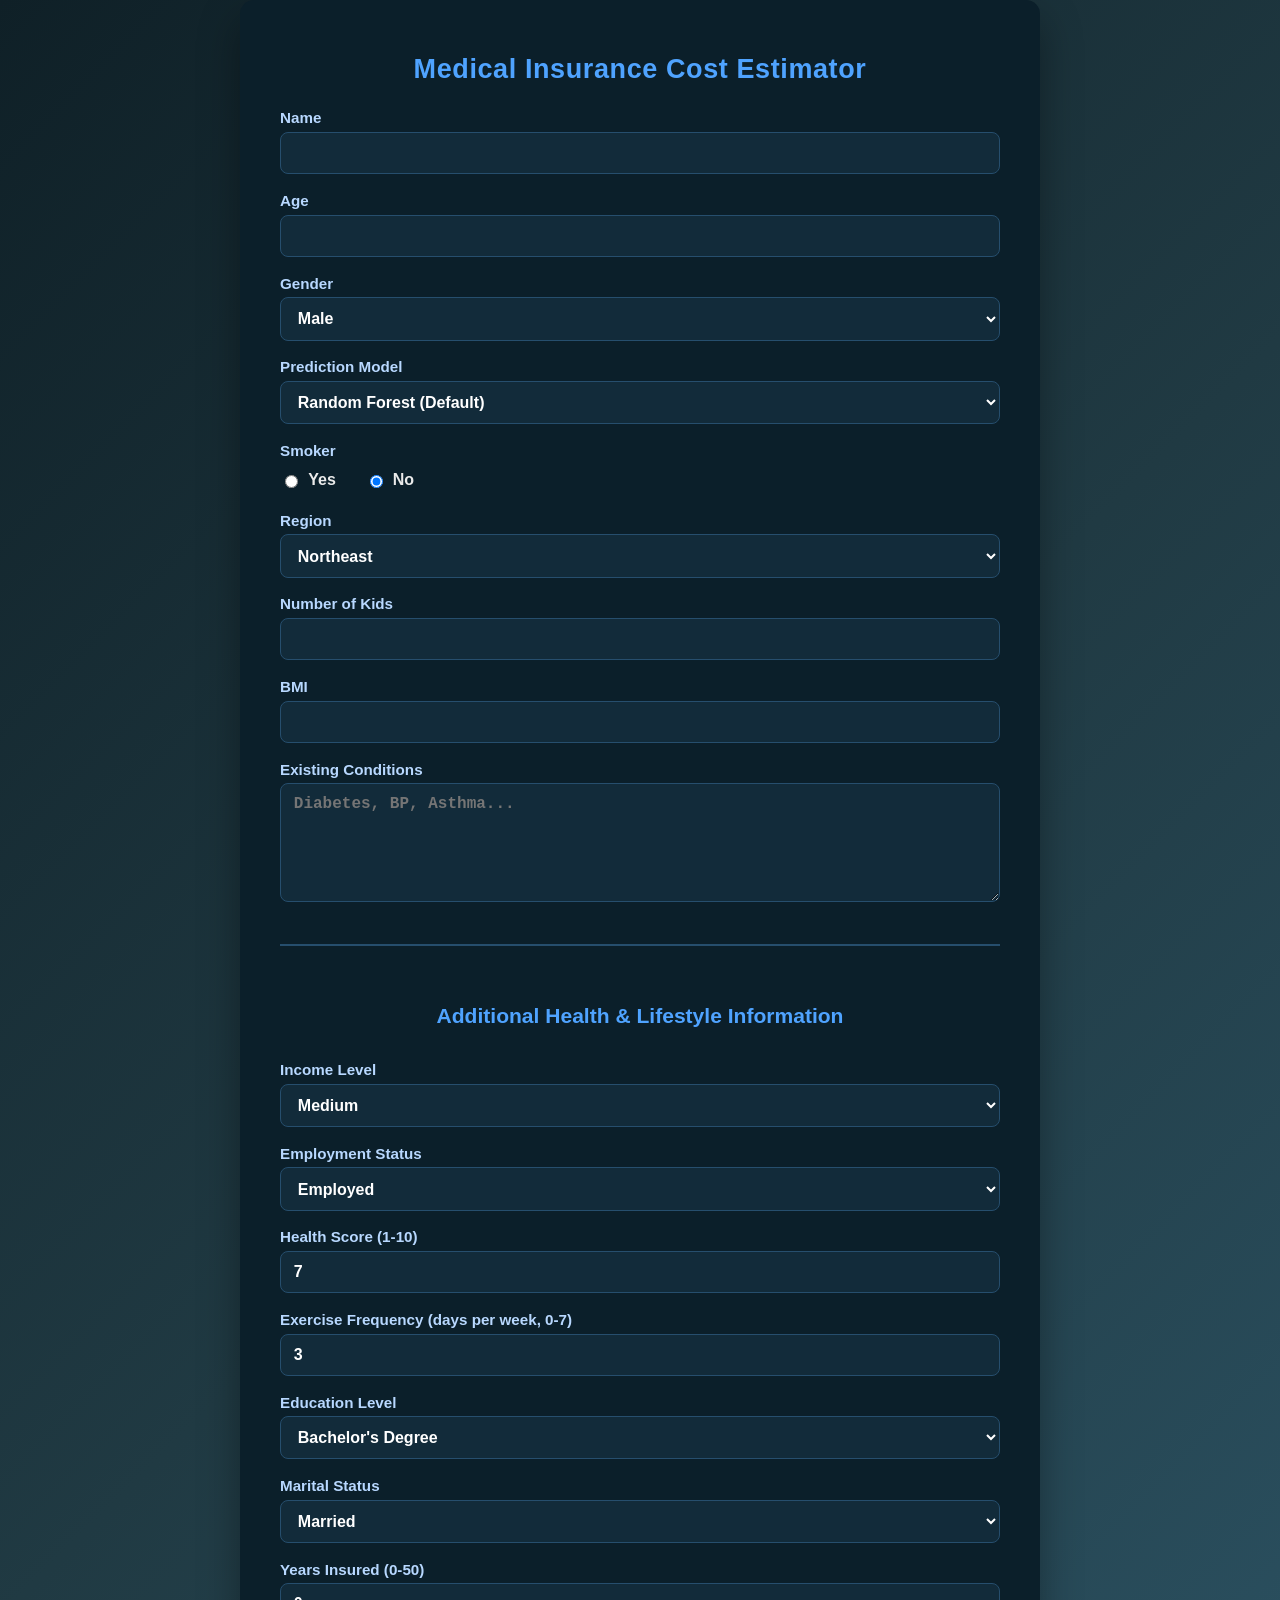
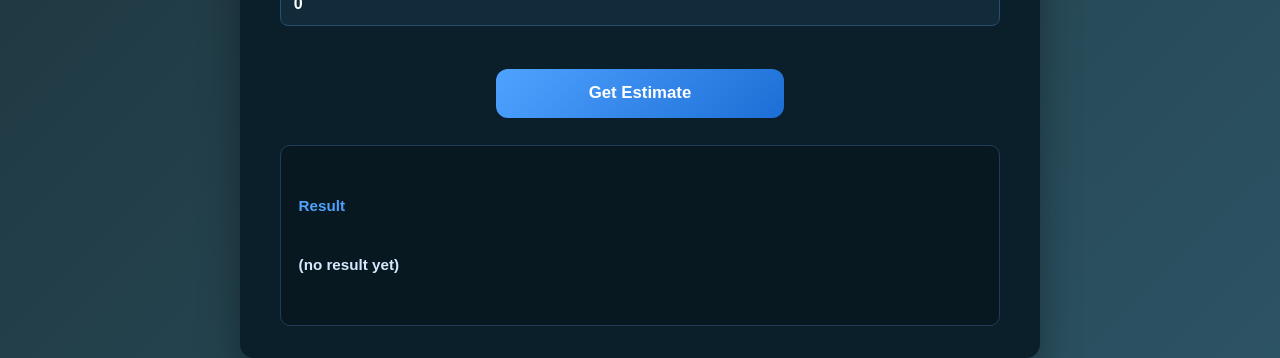
==== src/main/resources/templates/index.html @ 5465cf7c "added some additional feature" ====
<!doctype html>
<html lang="en">
<head>
<meta charset="utf-8" />
<meta name="viewport" content="width=device-width, initial-scale=1" />
<title>Medical Insurance Cost Estimator</title>

<style>
  body {
    margin: 0;
    min-height: 100vh;
    background: linear-gradient(135deg, #0f2027, #203a43, #2c5364);
    font-family: "Segoe UI", Arial, sans-serif;
    font-size: 18px;              /* +2 font size */
    font-weight: 600;             /* semi-bold */
    display: flex;
    justify-content: center;
    align-items: center;
    color: #eaeaea;
  }

  .card {
    width: 720px;
    background: #0b1f2a;
    border-radius: 14px;
    padding: 2rem 2.5rem;
    box-shadow: 0 20px 40px rgba(0,0,0,0.35);
  }

  .card h2 {
    text-align: center;
    margin-bottom: 1.5rem;
    color: #4fa3ff;
    letter-spacing: 0.6px;
  }

  .form-grid {
    display: grid;
    grid-template-columns: 1fr;
    gap: 1.1rem;
  }

  .field {
    display: flex;
    flex-direction: column;
  }

  .field label {
    font-size: 0.95rem;
    margin-bottom: 0.35rem;
    color: #b8d8ff;
  }

  .field input,
  .field select,
  .field textarea {
    background: #122b3a;
    border: 1px solid #264e6d;
    border-radius: 8px;
    padding: 0.7rem 0.8rem;
    color: #ffffff;
    font-size: 1rem;
    font-weight: 600;
    outline: none;
  }

  .field input:focus,
  .field select:focus,
  .field textarea:focus {
    border-color: #4fa3ff;
    box-shadow: 0 0 0 2px rgba(79,163,255,0.25);
  }

  textarea {
    resize: vertical;
    min-height: 95px;
  }

  .radio-row {
    display: flex;
    gap: 1.8rem;
    margin-top: 0.4rem;
  }

  .radio-row label {
    font-size: 1rem;
    color: #eaeaea;
    display: flex;
    align-items: center;
    gap: 0.45rem;
    cursor: pointer;
  }

  /* Center aligned button */
  .action-row {
    display: flex;
    justify-content: center;
    margin-top: 1.6rem;
  }

  .action-row button {
    width: 40%;
    background: linear-gradient(135deg, #4fa3ff, #1c6ed5);
    border: none;
    border-radius: 12px;
    padding: 0.9rem;
    font-size: 1.05rem;
    font-weight: 700;
    color: #fff;
    cursor: pointer;
    transition: transform 0.2s ease, box-shadow 0.2s ease;
  }

  .action-row button:hover {
    transform: translateY(-2px);
    box-shadow: 0 10px 24px rgba(79,163,255,0.45);
  }

  .result-box {
    margin-top: 1.7rem;
    background: #081821;
    border: 1px solid #1f3f57;
    border-radius: 10px;
    padding: 1.1rem;
    font-size: 0.95rem;
    white-space: pre-wrap;
    color: #d6eaff;
  }

  .result-title {
    color: #4fa3ff;
    margin-bottom: 0.5rem;
    font-weight: 700;
  }
</style>
</head>

<body>

<div class="card">
  <h2>Medical Insurance Cost Estimator</h2>

  <form id="insuranceForm" class="form-grid">

    <div class="field">
      <label>Name</label>
      <input type="text" id="name">
    </div>

    <div class="field">
      <label>Age</label>
      <input type="number" id="age">
    </div>

    <div class="field">
      <label>Gender</label>
      <select id="gender">
        <option value="male">Male</option>
        <option value="female">Female</option>
        <option value="other">Other</option>
      </select>
    </div>

    <div class="field">
      <label>Prediction Model</label>
      <select id="model">
        <option value="random_forest">Random Forest (Default)</option>
        <option value="decision_tree">Decision Tree</option>
        <option value="linear_regression">Linear Regression</option>
      </select>
    </div>

    <div class="field">
      <label>Smoker</label>
      <div class="radio-row">
        <label>
          <input type="radio" name="smoker" value="yes">
          Yes
        </label>
        <label>
          <input type="radio" name="smoker" value="no" checked>
          No
        </label>
      </div>
    </div>

    <div class="field">
      <label>Region</label>
      <select id="location">
        <option value="northeast">Northeast</option>
        <option value="southeast">Southeast</option>
        <option value="southwest">Southwest</option>
        <option value="northwest">Northwest</option>
      </select>
    </div>

    <div class="field">
      <label>Number of Kids</label>
      <input type="number" id="kids">
    </div>

    <div class="field">
      <label>BMI</label>
      <input type="number" step="0.1" id="bmi">
    </div>

    <div class="field">
      <label>Existing Conditions</label>
      <textarea id="existingCondition" placeholder="Diabetes, BP, Asthma..."></textarea>
    </div>

    <!-- New Fields Section -->
    <hr style="border: 1px solid #264e6d; margin: 1.5rem 0;">
    <h3 style="color: #4fa3ff; margin: 1rem 0; text-align: center;">Additional Health & Lifestyle Information</h3>

    <div class="field">
      <label>Income Level</label>
      <select id="income">
        <option value="low">Low</option>
        <option value="medium" selected>Medium</option>
        <option value="high">High</option>
        <option value="very_high">Very High</option>
      </select>
    </div>

    <div class="field">
      <label>Employment Status</label>
      <select id="employment">
        <option value="employed" selected>Employed</option>
        <option value="self_employed">Self-Employed</option>
        <option value="unemployed">Unemployed</option>
        <option value="retired">Retired</option>
      </select>
    </div>

    <div class="field">
      <label>Health Score (1-10)</label>
      <input type="number" id="healthScore" min="1" max="10" value="7">
    </div>

    <div class="field">
      <label>Exercise Frequency (days per week, 0-7)</label>
      <input type="number" id="exerciseFrequency" min="0" max="7" value="3">
    </div>

    <div class="field">
      <label>Education Level</label>
      <select id="education">
        <option value="high_school">High School</option>
        <option value="bachelor" selected>Bachelor's Degree</option>
        <option value="master">Master's Degree</option>
        <option value="phd">PhD</option>
      </select>
    </div>

    <div class="field">
      <label>Marital Status</label>
      <select id="maritalStatus">
        <option value="single">Single</option>
        <option value="married" selected>Married</option>
        <option value="divorced">Divorced</option>
        <option value="widowed">Widowed</option>
      </select>
    </div>

    <div class="field">
      <label>Years Insured (0-50)</label>
      <input type="number" id="yearsInsured" min="0" max="50" value="0">
    </div>

    <div class="action-row">
      <button type="button" id="send">Get Estimate</button>
    </div>

  </form>

  <div class="result-box">
    <div class="result-title">Result</div>
    <div id="result">(no result yet)</div>
  </div>
</div>

<script>
  document.getElementById('send').addEventListener('click', async () => {
    const payload = {
      name: document.getElementById('name').value,
      age: parseInt(document.getElementById('age').value || '0'),
      gender: document.getElementById('gender').value,
      smoker: document.querySelector('input[name="smoker"]:checked').value === 'yes',
      location: document.getElementById('location').value,
      kids: parseInt(document.getElementById('kids').value || '0'),
      bmi: parseFloat(document.getElementById('bmi').value || '0'),
      existingCondition: document.getElementById('existingCondition').value,
      model: document.getElementById('model').value,
      // New fields
      income: document.getElementById('income').value,
      employment: document.getElementById('employment').value,
      healthScore: parseInt(document.getElementById('healthScore').value || '7'),
      exerciseFrequency: parseInt(document.getElementById('exerciseFrequency').value || '3'),
      education: document.getElementById('education').value,
      maritalStatus: document.getElementById('maritalStatus').value,
      yearsInsured: parseInt(document.getElementById('yearsInsured').value || '0')
    };

    if (!payload.name || payload.age <= 0 || payload.bmi <= 0) {
      document.getElementById('result').textContent =
        'Error: Please provide Name, valid Age, and BMI.';
      return;
    }

    document.getElementById('result').textContent = 'Calculating...';

    try {
      const resp = await fetch('/api/predict', {
        method: 'POST',
        headers: { 'Content-Type': 'application/json' },
        body: JSON.stringify(payload)
      });

      const data = await resp.json();
      document.getElementById('result').textContent =
        data.result || JSON.stringify(data, null, 2);

    } catch (err) {
      document.getElementById('result').textContent =
        'Error: ' + err.message;
    }
  });
</script>

</body>
</html>
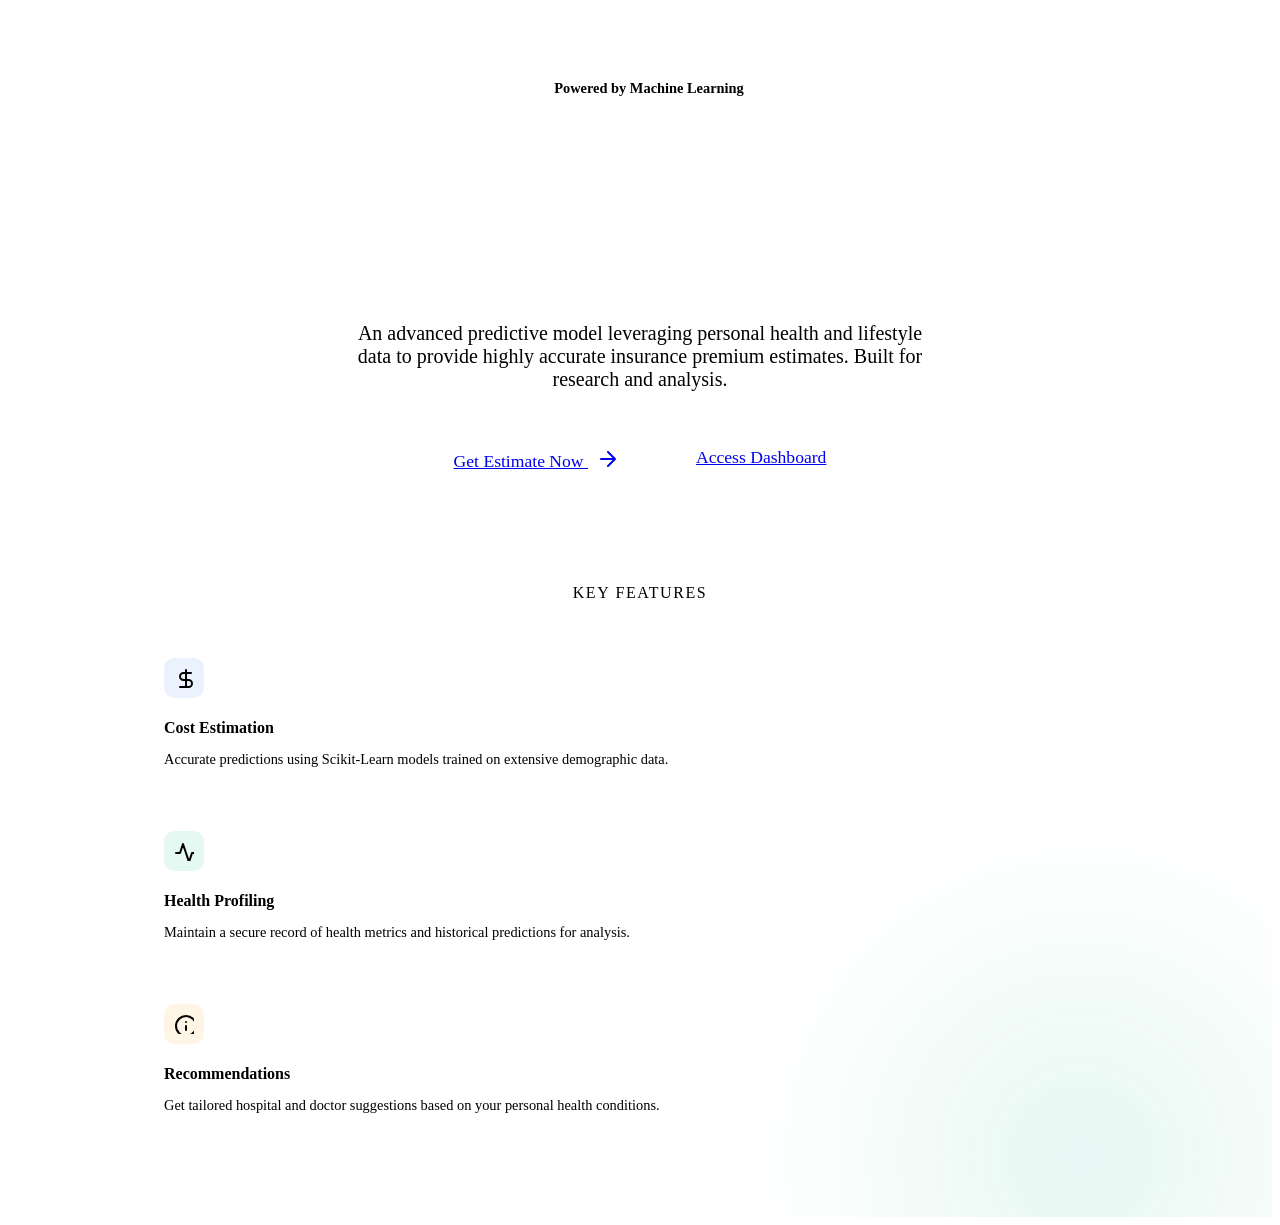
==== commit 244bfe83: "feat: implement core frontend UI components, navigation logic, and prediction controller flow" ====
--- a/src/main/resources/templates/index.html
+++ b/src/main/resources/templates/index.html
@@ -1,332 +1,83 @@
-<!doctype html>
-<html lang="en">
-<head>
-<meta charset="utf-8" />
-<meta name="viewport" content="width=device-width, initial-scale=1" />
-<title>Medical Insurance Cost Estimator</title>
-
-<style>
-  body {
-    margin: 0;
-    min-height: 100vh;
-    background: linear-gradient(135deg, #0f2027, #203a43, #2c5364);
-    font-family: "Segoe UI", Arial, sans-serif;
-    font-size: 18px;              /* +2 font size */
-    font-weight: 600;             /* semi-bold */
-    display: flex;
-    justify-content: center;
-    align-items: center;
-    color: #eaeaea;
-  }
-
-  .card {
-    width: 720px;
-    background: #0b1f2a;
-    border-radius: 14px;
-    padding: 2rem 2.5rem;
-    box-shadow: 0 20px 40px rgba(0,0,0,0.35);
-  }
-
-  .card h2 {
-    text-align: center;
-    margin-bottom: 1.5rem;
-    color: #4fa3ff;
-    letter-spacing: 0.6px;
-  }
-
-  .form-grid {
-    display: grid;
-    grid-template-columns: 1fr;
-    gap: 1.1rem;
-  }
-
-  .field {
-    display: flex;
-    flex-direction: column;
-  }
-
-  .field label {
-    font-size: 0.95rem;
-    margin-bottom: 0.35rem;
-    color: #b8d8ff;
-  }
-
-  .field input,
-  .field select,
-  .field textarea {
-    background: #122b3a;
-    border: 1px solid #264e6d;
-    border-radius: 8px;
-    padding: 0.7rem 0.8rem;
-    color: #ffffff;
-    font-size: 1rem;
-    font-weight: 600;
-    outline: none;
-  }
-
-  .field input:focus,
-  .field select:focus,
-  .field textarea:focus {
-    border-color: #4fa3ff;
-    box-shadow: 0 0 0 2px rgba(79,163,255,0.25);
-  }
-
-  textarea {
-    resize: vertical;
-    min-height: 95px;
-  }
-
-  .radio-row {
-    display: flex;
-    gap: 1.8rem;
-    margin-top: 0.4rem;
-  }
-
-  .radio-row label {
-    font-size: 1rem;
-    color: #eaeaea;
-    display: flex;
-    align-items: center;
-    gap: 0.45rem;
-    cursor: pointer;
-  }
-
-  /* Center aligned button */
-  .action-row {
-    display: flex;
-    justify-content: center;
-    margin-top: 1.6rem;
-  }
-
-  .action-row button {
-    width: 40%;
-    background: linear-gradient(135deg, #4fa3ff, #1c6ed5);
-    border: none;
-    border-radius: 12px;
-    padding: 0.9rem;
-    font-size: 1.05rem;
-    font-weight: 700;
-    color: #fff;
-    cursor: pointer;
-    transition: transform 0.2s ease, box-shadow 0.2s ease;
-  }
-
-  .action-row button:hover {
-    transform: translateY(-2px);
-    box-shadow: 0 10px 24px rgba(79,163,255,0.45);
-  }
-
-  .result-box {
-    margin-top: 1.7rem;
-    background: #081821;
-    border: 1px solid #1f3f57;
-    border-radius: 10px;
-    padding: 1.1rem;
-    font-size: 0.95rem;
-    white-space: pre-wrap;
-    color: #d6eaff;
-  }
-
-  .result-title {
-    color: #4fa3ff;
-    margin-bottom: 0.5rem;
-    font-weight: 700;
-  }
-</style>
-</head>
-
+<!DOCTYPE html>
+<html xmlns:th="http://www.thymeleaf.org">
+<head th:replace="~{fragments/head :: head('Medical Insurance Cost Estimator')}"></head>
 <body>
 
-<div class="card">
-  <h2>Medical Insurance Cost Estimator</h2>
+    <div th:replace="~{fragments/navbar :: navbar}"></div>
 
-  <form id="insuranceForm" class="form-grid">
+    <div style="flex: 1; display: flex; flex-direction: column; align-items: center; justify-content: center; position: relative; overflow: hidden; padding: 4rem 1.5rem;">
+        
+        <!-- Subtle Animated Background Elements -->
+        <div style="position: absolute; width: 100%; height: 100%; z-index: -1; overflow: hidden; top: 0; left: 0;">
+            <div style="position: absolute; top: -20%; left: -10%; width: 50%; height: 50%; background: radial-gradient(circle, var(--primary-glow) 0%, transparent 70%); filter: blur(60px); opacity: 0.6; animation: float 15s infinite alternate;"></div>
+            <div style="position: absolute; bottom: -20%; right: -10%; width: 50%; height: 50%; background: radial-gradient(circle, rgba(16, 185, 129, 0.2) 0%, transparent 70%); filter: blur(60px); opacity: 0.6; animation: float 20s infinite alternate-reverse;"></div>
+        </div>
 
-    <div class="field">
-      <label>Name</label>
-      <input type="text" id="name">
+        <div class="animate-fade-in" style="max-width: 800px; text-align: center; z-index: 1;">
+            <div style="display: inline-flex; align-items: center; gap: 0.5rem; background: var(--bg-input); padding: 0.5rem 1rem; border-radius: 99px; margin-bottom: 2rem; border: 1px solid var(--border-color); color: var(--primary-color); font-weight: 600; font-size: 0.9rem;">
+                <span style="position: relative; display: flex; width: 10px; height: 10px;">
+                    <span style="animation: ping 1.5s cubic-bezier(0, 0, 0.2, 1) infinite; position: absolute; display: inline-flex; height: 100%; width: 100%; border-radius: 50%; background-color: var(--primary-color); opacity: 0.75;"></span>
+                    <span style="position: relative; display: inline-flex; border-radius: 50%; height: 10px; width: 10px; background-color: var(--primary-color);"></span>
+                </span>
+                Powered by Machine Learning
+            </div>
+            
+            <h1 style="font-size: 3.5rem; letter-spacing: -0.025em; margin-bottom: 1.5rem; line-height: 1.1; background: linear-gradient(to right, var(--text-primary), var(--text-secondary)); -webkit-background-clip: text; -webkit-text-fill-color: transparent;">
+                Predict Medical Insurance Costs with Precision
+            </h1>
+            
+            <p style="font-size: 1.25rem; color: var(--text-secondary); margin-bottom: 2.5rem; max-width: 600px; margin-left: auto; margin-right: auto;">
+                An advanced predictive model leveraging personal health and lifestyle data to provide highly accurate insurance premium estimates. Built for research and analysis.
+            </p>
+            
+            <div style="display: flex; gap: 1rem; justify-content: center; flex-wrap: wrap;">
+                <a href="/predict" class="btn btn-primary" style="font-size: 1.1rem; padding: 1rem 2rem;">
+                    Get Estimate Now
+                    <svg xmlns="http://www.w3.org/2000/svg" width="20" height="20" fill="none" stroke="currentColor" stroke-width="2" stroke-linecap="round" stroke-linejoin="round" style="margin-left: 0.5rem;"><path d="M5 12h14M12 5l7 7-7 7"/></svg>
+                </a>
+                <a href="/login" class="btn btn-secondary" style="font-size: 1.1rem; padding: 1rem 2rem;">
+                    Access Dashboard
+                </a>
+            </div>
+        </div>
+
+        <div class="animate-fade-in animate-delay-2" style="margin-top: 5rem; width: 100%; max-width: 1000px; z-index: 1;">
+            <div class="card" style="display: flex; flex-direction: column; align-items: center; text-align: center; background: linear-gradient(180deg, var(--bg-card) 0%, transparent 100%); border-bottom: none;">
+                <h3 style="color: var(--text-secondary); font-size: 1rem; font-weight: 500; text-transform: uppercase; letter-spacing: 0.1em; margin-bottom: 2rem;">Key Features</h3>
+                <div class="grid-cols-3" style="width: 100%; text-align: left;">
+                    <div style="padding: 1.5rem;">
+                        <div style="background: rgba(59, 130, 246, 0.1); width: 40px; height: 40px; border-radius: 10px; display: flex; align-items: center; justify-content: center; margin-bottom: 1rem; color: var(--primary-color);">
+                            <svg xmlns="http://www.w3.org/2000/svg" width="20" height="20" fill="none" stroke="currentColor" stroke-width="2" stroke-linecap="round" stroke-linejoin="round"><path d="M12 2v20M17 5H9.5a3.5 3.5 0 0 0 0 7h5a3.5 3.5 0 0 1 0 7H6"/></svg>
+                        </div>
+                        <h4 style="margin-bottom: 0.5rem;">Cost Estimation</h4>
+                        <p style="color: var(--text-secondary); font-size: 0.9rem;">Accurate predictions using Scikit-Learn models trained on extensive demographic data.</p>
+                    </div>
+                    <div style="padding: 1.5rem;">
+                        <div style="background: rgba(16, 185, 129, 0.1); width: 40px; height: 40px; border-radius: 10px; display: flex; align-items: center; justify-content: center; margin-bottom: 1rem; color: var(--success);">
+                            <svg xmlns="http://www.w3.org/2000/svg" width="20" height="20" fill="none" stroke="currentColor" stroke-width="2" stroke-linecap="round" stroke-linejoin="round"><path d="M22 12h-4l-3 9L9 3l-3 9H2"/></svg>
+                        </div>
+                        <h4 style="margin-bottom: 0.5rem;">Health Profiling</h4>
+                        <p style="color: var(--text-secondary); font-size: 0.9rem;">Maintain a secure record of health metrics and historical predictions for analysis.</p>
+                    </div>
+                    <div style="padding: 1.5rem;">
+                        <div style="background: rgba(245, 158, 11, 0.1); width: 40px; height: 40px; border-radius: 10px; display: flex; align-items: center; justify-content: center; margin-bottom: 1rem; color: var(--warning);">
+                            <svg xmlns="http://www.w3.org/2000/svg" width="20" height="20" fill="none" stroke="currentColor" stroke-width="2" stroke-linecap="round" stroke-linejoin="round"><circle cx="12" cy="12" r="10"/><line x1="12" y1="16" x2="12" y2="12"/><line x1="12" y1="8" x2="12.01" y2="8"/></svg>
+                        </div>
+                        <h4 style="margin-bottom: 0.5rem;">Recommendations</h4>
+                        <p style="color: var(--text-secondary); font-size: 0.9rem;">Get tailored hospital and doctor suggestions based on your personal health conditions.</p>
+                    </div>
+                </div>
+            </div>
+        </div>
+        
     </div>
 
-    <div class="field">
-      <label>Age</label>
-      <input type="number" id="age">
-    </div>
+    <style>
+        @keyframes ping {
+            75%, 100% { transform: scale(2); opacity: 0; }
+        }
+    </style>
 
-    <div class="field">
-      <label>Gender</label>
-      <select id="gender">
-        <option value="male">Male</option>
-        <option value="female">Female</option>
-        <option value="other">Other</option>
-      </select>
-    </div>
-
-    <div class="field">
-      <label>Prediction Model</label>
-      <select id="model">
-        <option value="random_forest">Random Forest (Default)</option>
-        <option value="decision_tree">Decision Tree</option>
-        <option value="linear_regression">Linear Regression</option>
-      </select>
-    </div>
-
-    <div class="field">
-      <label>Smoker</label>
-      <div class="radio-row">
-        <label>
-          <input type="radio" name="smoker" value="yes">
-          Yes
-        </label>
-        <label>
-          <input type="radio" name="smoker" value="no" checked>
-          No
-        </label>
-      </div>
-    </div>
-
-    <div class="field">
-      <label>Region</label>
-      <select id="location">
-        <option value="northeast">Northeast</option>
-        <option value="southeast">Southeast</option>
-        <option value="southwest">Southwest</option>
-        <option value="northwest">Northwest</option>
-      </select>
-    </div>
-
-    <div class="field">
-      <label>Number of Kids</label>
-      <input type="number" id="kids">
-    </div>
-
-    <div class="field">
-      <label>BMI</label>
-      <input type="number" step="0.1" id="bmi">
-    </div>
-
-    <div class="field">
-      <label>Existing Conditions</label>
-      <textarea id="existingCondition" placeholder="Diabetes, BP, Asthma..."></textarea>
-    </div>
-
-    <!-- New Fields Section -->
-    <hr style="border: 1px solid #264e6d; margin: 1.5rem 0;">
-    <h3 style="color: #4fa3ff; margin: 1rem 0; text-align: center;">Additional Health & Lifestyle Information</h3>
-
-    <div class="field">
-      <label>Income Level</label>
-      <select id="income">
-        <option value="low">Low</option>
-        <option value="medium" selected>Medium</option>
-        <option value="high">High</option>
-        <option value="very_high">Very High</option>
-      </select>
-    </div>
-
-    <div class="field">
-      <label>Employment Status</label>
-      <select id="employment">
-        <option value="employed" selected>Employed</option>
-        <option value="self_employed">Self-Employed</option>
-        <option value="unemployed">Unemployed</option>
-        <option value="retired">Retired</option>
-      </select>
-    </div>
-
-    <div class="field">
-      <label>Health Score (1-10)</label>
-      <input type="number" id="healthScore" min="1" max="10" value="7">
-    </div>
-
-    <div class="field">
-      <label>Exercise Frequency (days per week, 0-7)</label>
-      <input type="number" id="exerciseFrequency" min="0" max="7" value="3">
-    </div>
-
-    <div class="field">
-      <label>Education Level</label>
-      <select id="education">
-        <option value="high_school">High School</option>
-        <option value="bachelor" selected>Bachelor's Degree</option>
-        <option value="master">Master's Degree</option>
-        <option value="phd">PhD</option>
-      </select>
-    </div>
-
-    <div class="field">
-      <label>Marital Status</label>
-      <select id="maritalStatus">
-        <option value="single">Single</option>
-        <option value="married" selected>Married</option>
-        <option value="divorced">Divorced</option>
-        <option value="widowed">Widowed</option>
-      </select>
-    </div>
-
-    <div class="field">
-      <label>Years Insured (0-50)</label>
-      <input type="number" id="yearsInsured" min="0" max="50" value="0">
-    </div>
-
-    <div class="action-row">
-      <button type="button" id="send">Get Estimate</button>
-    </div>
-
-  </form>
-
-  <div class="result-box">
-    <div class="result-title">Result</div>
-    <div id="result">(no result yet)</div>
-  </div>
-</div>
-
-<script>
-  document.getElementById('send').addEventListener('click', async () => {
-    const payload = {
-      name: document.getElementById('name').value,
-      age: parseInt(document.getElementById('age').value || '0'),
-      gender: document.getElementById('gender').value,
-      smoker: document.querySelector('input[name="smoker"]:checked').value === 'yes',
-      location: document.getElementById('location').value,
-      kids: parseInt(document.getElementById('kids').value || '0'),
-      bmi: parseFloat(document.getElementById('bmi').value || '0'),
-      existingCondition: document.getElementById('existingCondition').value,
-      model: document.getElementById('model').value,
-      // New fields
-      income: document.getElementById('income').value,
-      employment: document.getElementById('employment').value,
-      healthScore: parseInt(document.getElementById('healthScore').value || '7'),
-      exerciseFrequency: parseInt(document.getElementById('exerciseFrequency').value || '3'),
-      education: document.getElementById('education').value,
-      maritalStatus: document.getElementById('maritalStatus').value,
-      yearsInsured: parseInt(document.getElementById('yearsInsured').value || '0')
-    };
-
-    if (!payload.name || payload.age <= 0 || payload.bmi <= 0) {
-      document.getElementById('result').textContent =
-        'Error: Please provide Name, valid Age, and BMI.';
-      return;
-    }
-
-    document.getElementById('result').textContent = 'Calculating...';
-
-    try {
-      const resp = await fetch('/api/predict', {
-        method: 'POST',
-        headers: { 'Content-Type': 'application/json' },
-        body: JSON.stringify(payload)
-      });
-
-      const data = await resp.json();
-      document.getElementById('result').textContent =
-        data.result || JSON.stringify(data, null, 2);
-
-    } catch (err) {
-      document.getElementById('result').textContent =
-        'Error: ' + err.message;
-    }
-  });
-</script>
-
+    <div th:replace="~{fragments/footer :: footer}"></div>
 </body>
 </html>
